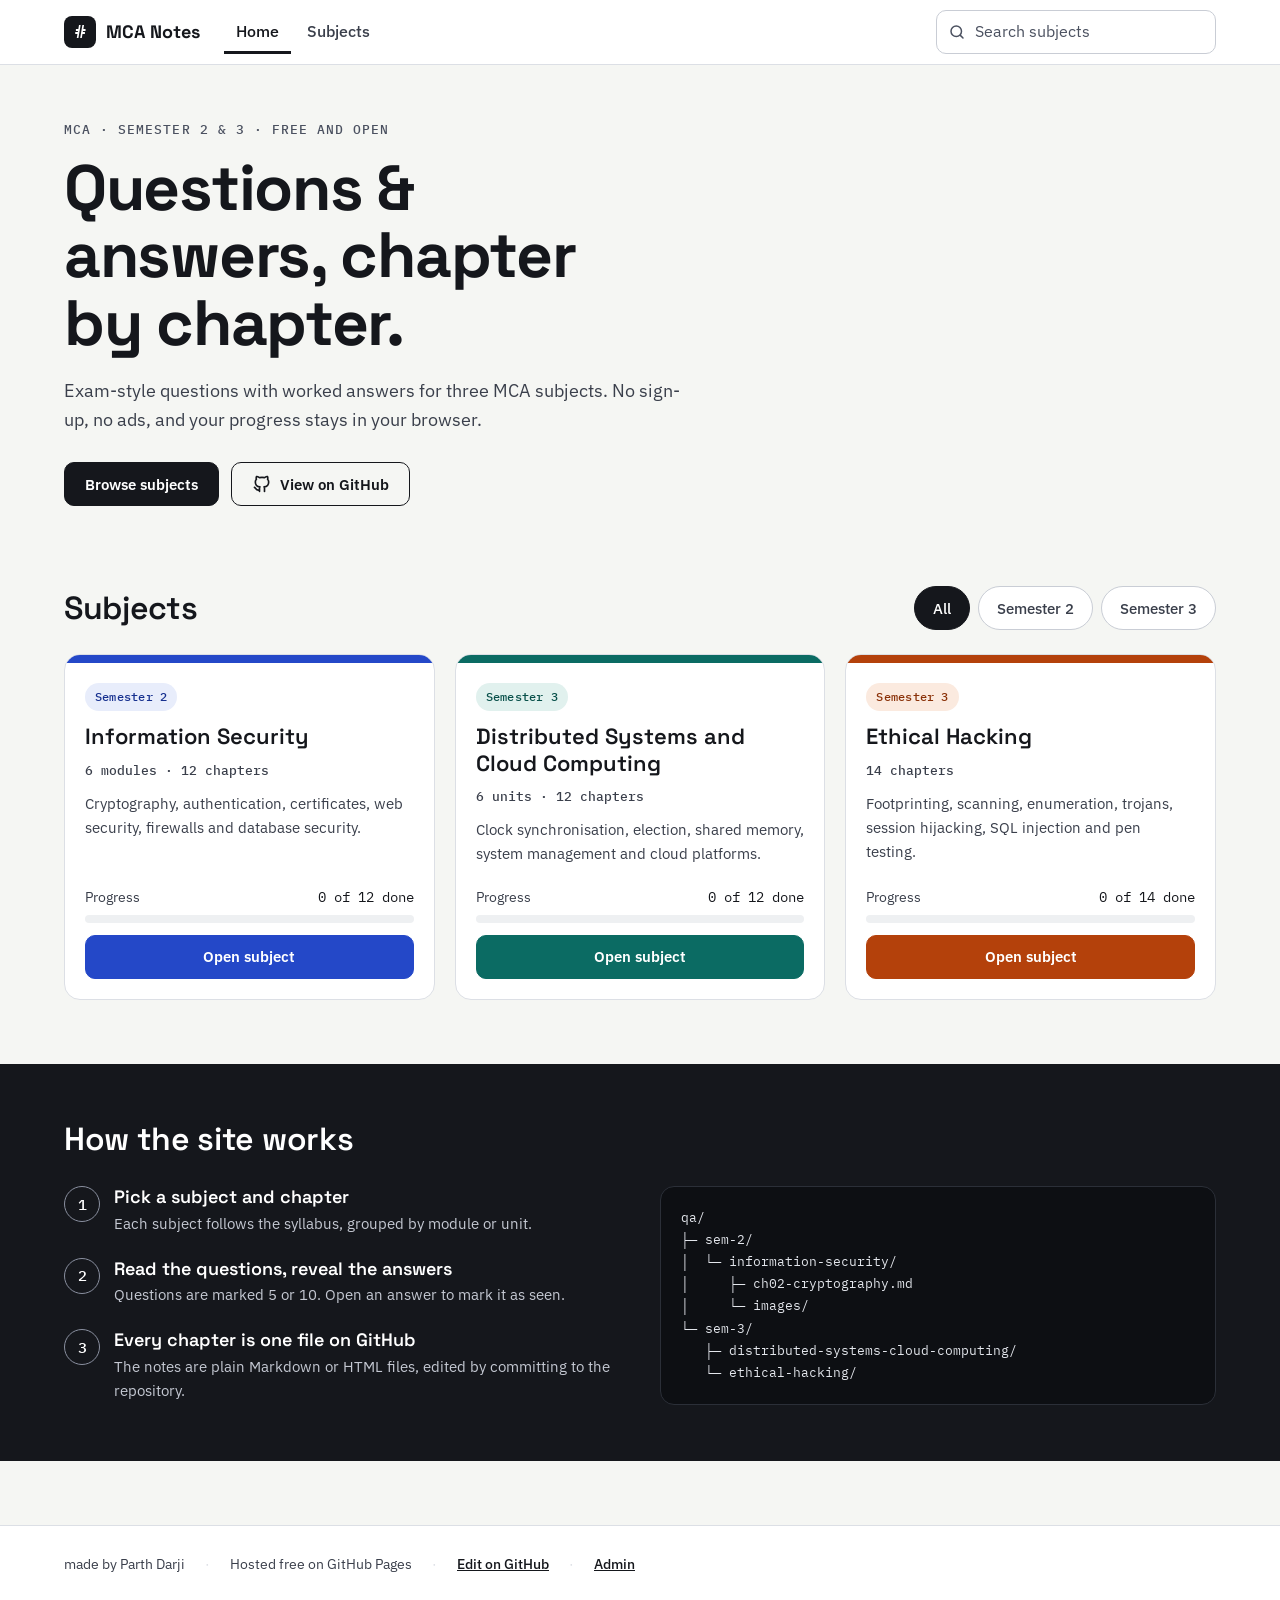
==== index.html @ 1c54f7d0 "feat: design system and home page Co-Authored-By: Claude Sonnet 5.5 <noreply@anthropic.com>" ====
<!doctype html>
<html lang="en">
<head>
  <meta charset="utf-8">
  <meta name="viewport" content="width=device-width, initial-scale=1">
  <title>MCA Notes</title>
  <meta name="description" content="Free questions and answers for MCA Semester 2 and 3, chapter by chapter.">
  <link rel="preconnect" href="https://fonts.googleapis.com">
  <link rel="preconnect" href="https://fonts.gstatic.com" crossorigin>
  <link rel="stylesheet" href="https://fonts.googleapis.com/css2?family=IBM+Plex+Mono:wght@400;500&family=IBM+Plex+Sans:wght@400;500;600&family=Space+Grotesk:wght@500;600;700&display=swap">
  <link rel="stylesheet" href="assets/css/style.css">
</head>
<body>
  <a class="skip-link" href="#main">Skip to content</a>

  <header class="site-header">
    <div class="container header-inner">
      <a class="brand" href="index.html" aria-label="MCA Notes home">
        <span class="brand-mark" aria-hidden="true">#</span>
        <span class="brand-name">MCA Notes</span>
      </a>
      <nav class="site-nav" aria-label="Main">
        <a href="index.html" aria-current="page">Home</a>
        <a href="#subjects">Subjects</a>
      </nav>
      <form class="site-search" role="search" onsubmit="return false">
        <label class="sr-only" for="search">Search subjects and chapters</label>
        <svg class="icon" viewBox="0 0 24 24" aria-hidden="true"><circle cx="11" cy="11" r="7"/><path d="m20 20-3.5-3.5"/></svg>
        <input class="input" id="search" type="search" placeholder="Search subjects" autocomplete="off">
      </form>
    </div>
  </header>

  <main id="main">
    <section class="hero">
      <div class="container">
        <p class="eyebrow">MCA · Semester 2 &amp; 3 · Free and open</p>
        <h1>Questions &amp; answers, chapter by chapter.</h1>
        <p class="hero-lead">Exam-style questions with worked answers for three MCA subjects. No sign-up, no ads, and your progress stays in your browser.</p>
        <div class="hero-actions">
          <a class="btn btn-primary" href="#subjects">Browse subjects</a>
          <a class="btn" href="https://github.com/Parthdarji25/mca-note-qa" target="_blank" rel="noopener noreferrer">
            <svg class="icon" viewBox="0 0 24 24" aria-hidden="true"><path d="M9 19c-4.3 1.4-4.3-2.5-6-3m12 5v-3.5c0-1 .1-1.4-.5-2 2.8-.3 5.5-1.4 5.5-6a4.6 4.6 0 0 0-1.3-3.2 4.2 4.2 0 0 0-.1-3.2s-1.1-.3-3.5 1.3a12.3 12.3 0 0 0-6.2 0C6.5 2.8 5.4 3.1 5.4 3.1a4.2 4.2 0 0 0-.1 3.2A4.6 4.6 0 0 0 4 9.5c0 4.6 2.7 5.7 5.5 6-.6.6-.6 1.2-.5 2V21"/></svg>
            View on GitHub
          </a>
        </div>
      </div>
    </section>

    <div class="container">
      <a class="card continue-card" id="continue" href="#" hidden>
        <div class="continue-text">
          <p class="continue-label">Continue practising</p>
          <p class="continue-title" id="continue-title"></p>
          <p class="continue-sub" id="continue-sub"></p>
        </div>
        <svg class="icon" viewBox="0 0 24 24" aria-hidden="true"><path d="M5 12h14m-6-6 6 6-6 6"/></svg>
      </a>
    </div>

    <section class="section" id="subjects" aria-labelledby="subjects-title">
      <div class="container">
        <div class="section-head">
          <h2 id="subjects-title">Subjects</h2>
          <div class="filter" role="group" aria-label="Filter by semester">
            <button class="chip-btn" type="button" data-sem="all" aria-pressed="true">All</button>
            <button class="chip-btn" type="button" data-sem="2" aria-pressed="false">Semester 2</button>
            <button class="chip-btn" type="button" data-sem="3" aria-pressed="false">Semester 3</button>
          </div>
        </div>
        <div class="subject-grid" id="subject-grid" aria-live="polite">
          <p class="empty-note">Loading subjects…</p>
        </div>
      </div>
    </section>

    <section class="how" aria-labelledby="how-title">
      <div class="container">
        <h2 id="how-title">How the site works</h2>
        <div class="how-grid">
          <ol class="steps">
            <li>
              <div>
                <h3>Pick a subject and chapter</h3>
                <p>Each subject follows the syllabus, grouped by module or unit.</p>
              </div>
            </li>
            <li>
              <div>
                <h3>Read the questions, reveal the answers</h3>
                <p>Questions are marked 5 or 10. Open an answer to mark it as seen.</p>
              </div>
            </li>
            <li>
              <div>
                <h3>Every chapter is one file on GitHub</h3>
                <p>The notes are plain Markdown or HTML files, edited by committing to the repository.</p>
              </div>
            </li>
          </ol>
          <pre class="tree" aria-label="Folder structure"><code>qa/
├─ sem-2/
│  └─ information-security/
│     ├─ ch02-cryptography.md
│     └─ images/
└─ sem-3/
   ├─ distributed-systems-cloud-computing/
   └─ ethical-hacking/</code></pre>
        </div>
      </div>
    </section>
  </main>

  <footer class="site-footer">
    <div class="container footer-inner">
      <span>made by Parth Darji</span>
      <span class="sep" aria-hidden="true">·</span>
      <span>Hosted free on GitHub Pages</span>
      <span class="sep" aria-hidden="true">·</span>
      <a href="https://github.com/Parthdarji25/mca-note-qa" target="_blank" rel="noopener noreferrer">Edit on GitHub</a>
      <span class="sep" aria-hidden="true">·</span>
      <a href="admin/">Admin</a>
    </div>
  </footer>

  <script type="module" src="assets/js/home.js"></script>
</body>
</html>
---- assets/css/style.css ----
/* MCA Notes - design tokens and shared components */

:root {
  /* Surfaces and text */
  --ground: #F5F6F3;
  --surface: #FFFFFF;
  --admin-ground: #EEF0EC;
  --ink: #15171C;
  --text: #22252C;
  --text-2: #3A3F4B;
  --muted: #4B5160;
  --line: #DCDFE5;
  --line-soft: #EEF0F2;
  --input-border: #C9CDD5;
  --code-bg: #15171C;
  --code-text: #E3E6EC;

  /* Status */
  --success-bg: #DDF3E4;
  --success-text: #0F5132;
  --danger: #A11D1D;
  --danger-bg: #FDE8E8;
  --warn-bg: #FFF8E1;
  --warn-line: #F2DE9C;
  --admin-badge: #FCD34D;

  /* Subject accent: overridden per element from subjects.json */
  --accent: #2448C8;
  --tint: #E8EDFB;
  --accent-dark: #16308F;

  /* Shape and layout */
  --radius-sm: 8px;
  --radius-md: 10px;
  --radius-lg: 14px;
  --radius-xl: 16px;
  --page-max: 1200px;
  --admin-max: 1360px;
  --gutter: 24px;
  --touch: 44px;

  /* Type */
  --font-head: "Space Grotesk", system-ui, sans-serif;
  --font-body: "IBM Plex Sans", system-ui, -apple-system, "Segoe UI", sans-serif;
  --font-mono: "IBM Plex Mono", ui-monospace, "SFMono-Regular", Menlo, Consolas, monospace;
}

@media (max-width: 639px) {
  :root { --gutter: 16px; }
}

/* ---------- Base ---------- */

*, *::before, *::after { box-sizing: border-box; }

html { -webkit-text-size-adjust: 100%; scroll-behavior: smooth; }

body {
  margin: 0;
  min-height: 100vh;
  display: flex;
  flex-direction: column;
  background: var(--ground);
  color: var(--text);
  font-family: var(--font-body);
  font-size: 16px;
  line-height: 1.6;
  overflow-wrap: break-word;
}

main { flex: 1 0 auto; }

h1, h2, h3, h4 {
  margin: 0;
  color: var(--ink);
  font-family: var(--font-head);
  line-height: 1.2;
}
h1 { font-weight: 700; letter-spacing: -0.02em; }
h2 { font-weight: 600; letter-spacing: -0.01em; }
h3, h4 { font-weight: 600; }

p { margin: 0; }
a { color: inherit; }
img, svg { max-width: 100%; }

code, pre, .mono { font-family: var(--font-mono); }

.icon {
  width: 20px;
  height: 20px;
  flex: none;
  fill: none;
  stroke: currentColor;
  stroke-width: 2;
  stroke-linecap: round;
  stroke-linejoin: round;
}

.sr-only {
  position: absolute;
  width: 1px;
  height: 1px;
  padding: 0;
  margin: -1px;
  overflow: hidden;
  clip: rect(0, 0, 0, 0);
  white-space: nowrap;
  border: 0;
}

.container {
  width: 100%;
  max-width: var(--page-max);
  margin: 0 auto;
  padding-inline: var(--gutter);
}

/* ---------- Focus ---------- */

:focus-visible {
  outline: 3px solid var(--accent);
  outline-offset: 2px;
  border-radius: 4px;
}

.skip-link {
  position: absolute;
  left: 16px;
  top: -80px;
  z-index: 100;
  padding: 10px 16px;
  background: var(--ink);
  color: #fff;
  border-radius: var(--radius-sm);
  text-decoration: none;
}
.skip-link:focus { top: 12px; }

/* ---------- Header ---------- */

.site-header {
  position: sticky;
  top: 0;
  z-index: 50;
  background: var(--surface);
  border-bottom: 1px solid var(--line);
}

.header-inner {
  display: flex;
  align-items: center;
  gap: 16px;
  min-height: 64px;
}

.brand {
  display: inline-flex;
  align-items: center;
  gap: 10px;
  min-height: var(--touch);
  color: var(--ink);
  font-family: var(--font-head);
  font-weight: 700;
  font-size: 18px;
  text-decoration: none;
  white-space: nowrap;
}

.brand-mark {
  display: grid;
  place-items: center;
  width: 32px;
  height: 32px;
  background: var(--ink);
  color: #fff;
  border-radius: var(--radius-sm);
  font-family: var(--font-mono);
  font-weight: 500;
  font-size: 18px;
  line-height: 1;
}

.site-nav { display: flex; gap: 4px; margin-left: 8px; }

.site-nav a {
  display: inline-flex;
  align-items: center;
  min-height: var(--touch);
  padding: 0 12px;
  border-radius: var(--radius-sm);
  color: var(--text-2);
  font-weight: 500;
  text-decoration: none;
}
.site-nav a:hover { background: var(--line-soft); color: var(--ink); }
.site-nav a[aria-current="page"] { color: var(--ink); box-shadow: inset 0 -3px 0 var(--ink); border-radius: 0; }

.site-search {
  position: relative;
  margin-left: auto;
  flex: 0 1 280px;
  min-width: 0;
}
.site-search .icon {
  position: absolute;
  left: 12px;
  top: 50%;
  transform: translateY(-50%);
  width: 18px;
  height: 18px;
  color: var(--muted);
  pointer-events: none;
}

.input {
  width: 100%;
  min-height: var(--touch);
  padding: 0 14px;
  background: var(--surface);
  color: var(--ink);
  border: 1px solid var(--input-border);
  border-radius: var(--radius-md);
  font: inherit;
}
.input::placeholder { color: var(--muted); opacity: 1; }
.site-search .input { padding-left: 38px; }

@media (max-width: 639px) {
  .header-inner { gap: 10px; }
  .site-nav { display: none; }
  .brand-name { font-size: 16px; }
  .site-search { flex-basis: 0; flex-grow: 1; }
}
@media (max-width: 400px) {
  .brand-name { display: none; }
}

/* ---------- Footer ---------- */

.site-footer {
  margin-top: 64px;
  background: var(--surface);
  border-top: 1px solid var(--line);
  color: var(--text-2);
  font-size: 14px;
}
.footer-inner {
  display: flex;
  flex-wrap: wrap;
  align-items: center;
  gap: 4px 20px;
  padding-block: 16px;
}
.footer-inner a {
  display: inline-flex;
  align-items: center;
  min-height: var(--touch);
  color: var(--ink);
  font-weight: 500;
}
.footer-inner .sep { color: var(--line); }

/* ---------- Buttons ---------- */

.btn {
  display: inline-flex;
  align-items: center;
  justify-content: center;
  gap: 8px;
  min-height: var(--touch);
  padding: 0 20px;
  border: 1.5px solid var(--ink);
  border-radius: var(--radius-md);
  background: transparent;
  color: var(--ink);
  font: 600 15px/1 var(--font-body);
  text-decoration: none;
  cursor: pointer;
  transition: background-color 0.15s, color 0.15s, border-color 0.15s;
}
.btn:hover { background: var(--line-soft); }
.btn-primary { background: var(--ink); color: #fff; }
.btn-primary:hover { background: #2B2F38; }
.btn-accent { background: var(--accent); border-color: var(--accent); color: #fff; }
.btn-accent:hover { background: var(--accent-dark); border-color: var(--accent-dark); }
.btn-block { width: 100%; }

/* ---------- Cards, chips, progress ---------- */

.card {
  background: var(--surface);
  border: 1px solid var(--line);
  border-radius: var(--radius-lg);
}

.chip {
  display: inline-flex;
  align-items: center;
  min-height: 28px;
  padding: 0 10px;
  border-radius: 999px;
  background: var(--tint);
  color: var(--accent-dark);
  font: 500 12px/1 var(--font-mono);
  letter-spacing: 0.02em;
}

/* Filter chips (buttons) */
.chip-btn {
  display: inline-flex;
  align-items: center;
  min-height: var(--touch);
  padding: 0 18px;
  border: 1px solid var(--input-border);
  border-radius: 999px;
  background: var(--surface);
  color: var(--text-2);
  font: 500 15px/1 var(--font-body);
  cursor: pointer;
}
.chip-btn:hover { border-color: var(--ink); color: var(--ink); }
.chip-btn[aria-pressed="true"] { background: var(--ink); border-color: var(--ink); color: #fff; }

.progress {
  height: 8px;
  background: var(--line-soft);
  border-radius: 999px;
  overflow: hidden;
}
.progress > span {
  display: block;
  height: 100%;
  background: var(--accent);
  border-radius: 999px;
  transition: width 0.3s;
}
.progress-label {
  display: flex;
  justify-content: space-between;
  margin-bottom: 6px;
  color: var(--text-2);
  font-size: 14px;
}
.progress-label .mono { color: var(--ink); }

@media (prefers-reduced-motion: reduce) {
  html { scroll-behavior: auto; }
  * { transition: none !important; }
}

/* ---------- Home page ---------- */

.hero { padding-block: 56px 40px; }
.eyebrow {
  margin-bottom: 16px;
  color: var(--muted);
  font: 500 13px/1.4 var(--font-mono);
  letter-spacing: 0.08em;
  text-transform: uppercase;
}
.hero h1 {
  max-width: 14ch;
  font-size: clamp(34px, 7vw, 64px);
  line-height: 1.05;
}
.hero-lead {
  max-width: 56ch;
  margin-top: 20px;
  color: var(--text-2);
  font-size: 18px;
}
.hero-actions { display: flex; flex-wrap: wrap; gap: 12px; margin-top: 28px; }

.continue-card {
  display: flex;
  align-items: center;
  gap: 16px;
  margin-bottom: 8px;
  padding: 16px 20px;
  border-left: 6px solid var(--accent);
  color: var(--ink);
  text-decoration: none;
}
.continue-card[hidden] { display: none; }
.continue-card:hover { background: var(--line-soft); }
.continue-text { flex: 1; min-width: 0; }
.continue-label { color: var(--muted); font: 500 12px/1 var(--font-mono); letter-spacing: 0.08em; text-transform: uppercase; }
.continue-title { margin-top: 6px; font: 600 18px/1.3 var(--font-head); color: var(--ink); }
.continue-sub { color: var(--text-2); font-size: 14px; }

.section { padding-block: 40px; }
.section-head {
  display: flex;
  flex-wrap: wrap;
  align-items: center;
  justify-content: space-between;
  gap: 16px;
  margin-bottom: 24px;
}
.section-head h2 { font-size: clamp(24px, 4vw, 32px); }
.filter { display: flex; flex-wrap: wrap; gap: 8px; }

.subject-grid {
  display: grid;
  grid-template-columns: repeat(auto-fill, minmax(min(100%, 320px), 1fr));
  gap: 20px;
}
.subject-card {
  display: flex;
  flex-direction: column;
  overflow: hidden;
  border-radius: var(--radius-xl);
}
.subject-card[hidden] { display: none; }
.subject-strip { height: 8px; background: var(--accent); }
.subject-body { display: flex; flex-direction: column; flex: 1; gap: 12px; padding: 20px; }
.subject-head { display: flex; flex-wrap: wrap; align-items: center; gap: 8px; }
.subject-body h3 { font-size: 22px; }
.subject-meta { color: var(--text-2); font: 500 13px/1.4 var(--font-mono); }
.subject-summary { color: var(--text-2); font-size: 15px; }
.subject-card .progress-wrap { margin-top: auto; padding-top: 8px; }
.empty-note { padding: 32px 0; color: var(--text-2); }

/* Dark "how it works" band */
.how {
  margin-top: 24px;
  padding-block: 56px;
  background: var(--ink);
  color: var(--code-text);
}
.how h2 { color: #fff; font-size: clamp(24px, 4vw, 32px); }
.how-grid {
  display: grid;
  grid-template-columns: repeat(auto-fit, minmax(min(100%, 320px), 1fr));
  gap: 40px;
  margin-top: 28px;
}
.steps { margin: 0; padding: 0; list-style: none; display: grid; gap: 20px; counter-reset: step; }
.steps li { display: grid; grid-template-columns: 36px 1fr; gap: 14px; counter-increment: step; }
.steps li::before {
  content: counter(step);
  display: grid;
  place-items: center;
  width: 36px;
  height: 36px;
  border: 1.5px solid #8A90A0;
  border-radius: 50%;
  color: #fff;
  font: 500 15px/1 var(--font-mono);
}
.steps h3 { color: #fff; font-size: 18px; }
.steps p { margin-top: 4px; color: #C4C8D2; font-size: 15px; }
.tree {
  margin: 0;
  padding: 20px;
  overflow-x: auto;
  background: #0D0F13;
  border: 1px solid #2B2F38;
  border-radius: var(--radius-lg);
  color: var(--code-text);
  font: 400 13px/1.7 var(--font-mono);
}
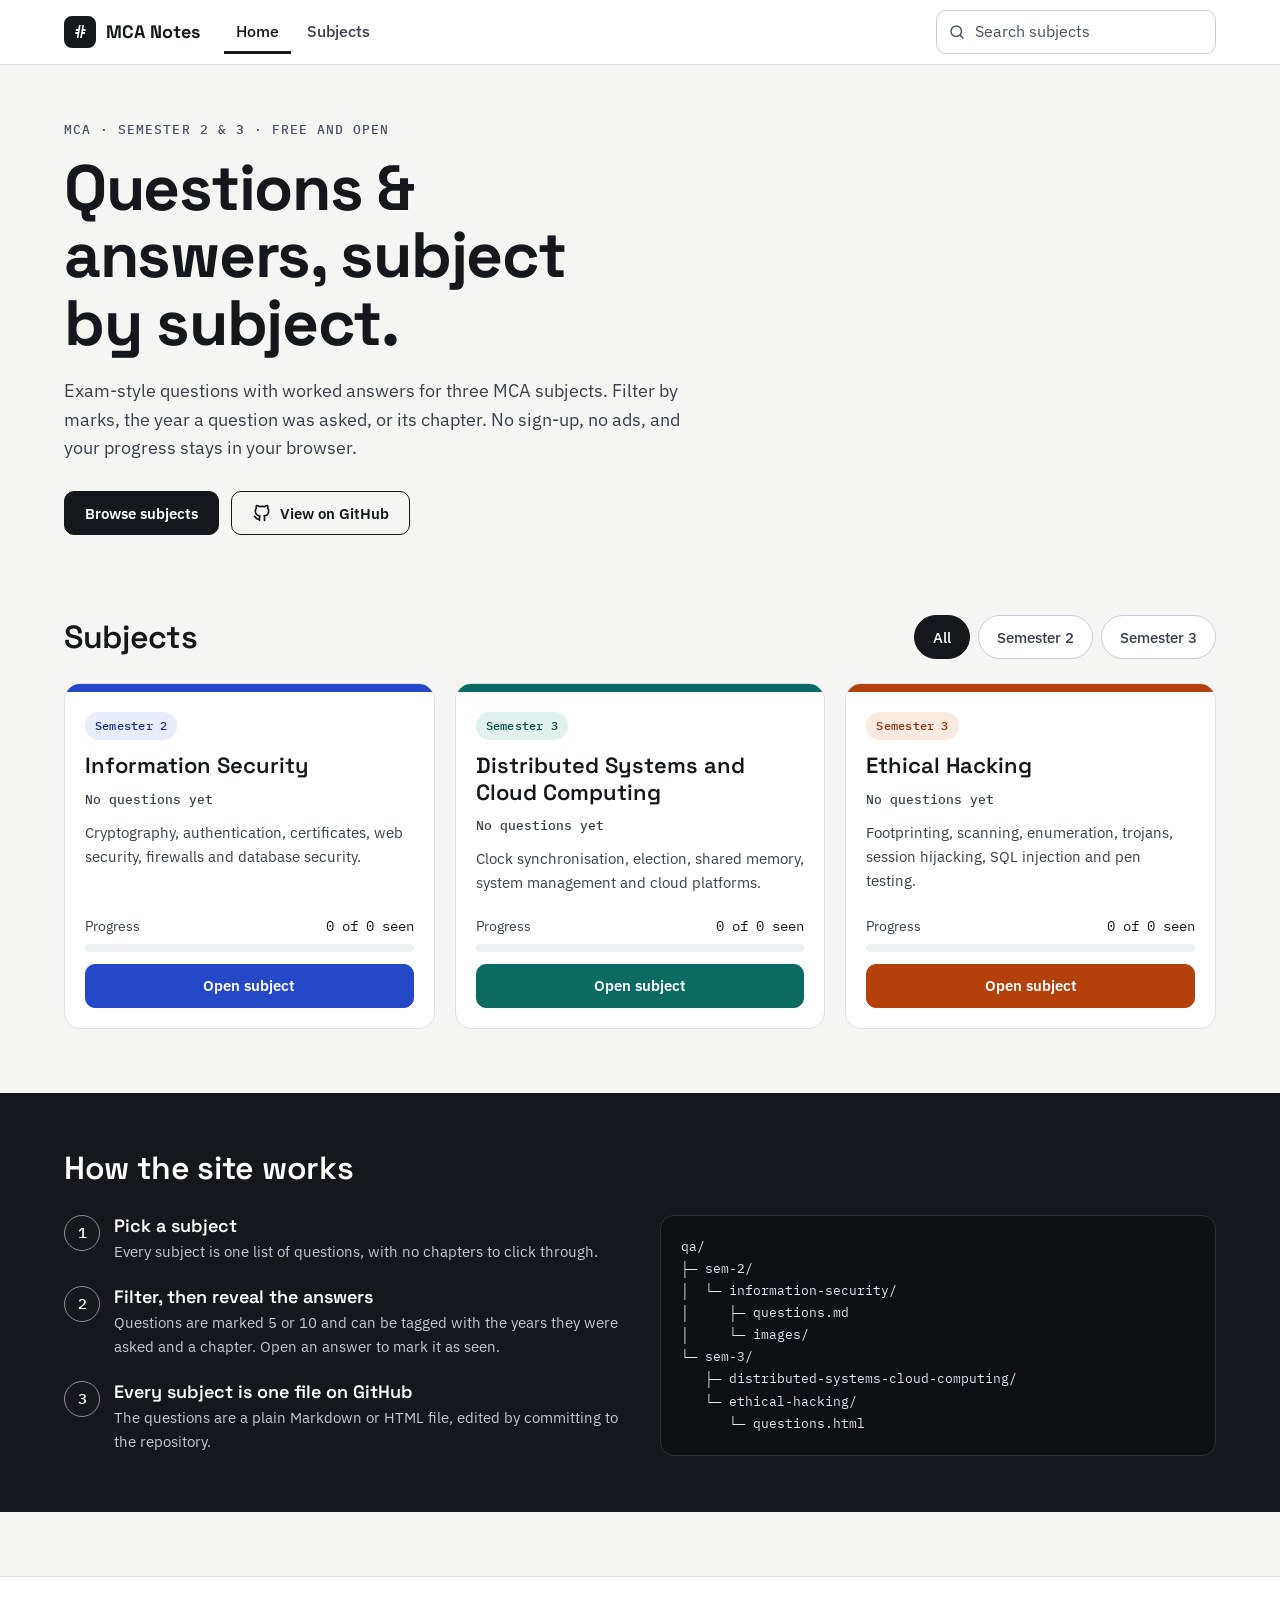
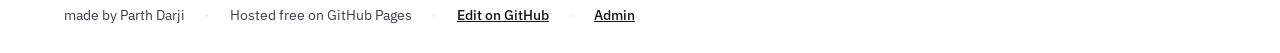
==== commit b478203b: "feat: flat question lists with optional chapter and year tags, responsive layout Remove the chapter " ====
--- a/index.html
+++ b/index.html
@@ -4,7 +4,8 @@
   <meta charset="utf-8">
   <meta name="viewport" content="width=device-width, initial-scale=1">
   <title>MCA Notes</title>
-  <meta name="description" content="Free questions and answers for MCA Semester 2 and 3, chapter by chapter.">
+  <meta name="description" content="Free questions and answers for MCA Semester 2 and 3. Filter by marks, year asked and chapter.">
+  <link rel="icon" href="assets/favicon.svg" type="image/svg+xml">
   <link rel="preconnect" href="https://fonts.googleapis.com">
   <link rel="preconnect" href="https://fonts.gstatic.com" crossorigin>
   <link rel="stylesheet" href="https://fonts.googleapis.com/css2?family=IBM+Plex+Mono:wght@400;500&family=IBM+Plex+Sans:wght@400;500;600&family=Space+Grotesk:wght@500;600;700&display=swap">
@@ -19,24 +20,28 @@
         <span class="brand-mark" aria-hidden="true">#</span>
         <span class="brand-name">MCA Notes</span>
       </a>
-      <nav class="site-nav" aria-label="Main">
+      <nav class="site-nav" id="site-nav" aria-label="Main">
         <a href="index.html" aria-current="page">Home</a>
         <a href="#subjects">Subjects</a>
       </nav>
       <form class="site-search" role="search" onsubmit="return false">
-        <label class="sr-only" for="search">Search subjects and chapters</label>
+        <label class="sr-only" for="search">Search subjects</label>
         <svg class="icon" viewBox="0 0 24 24" aria-hidden="true"><circle cx="11" cy="11" r="7"/><path d="m20 20-3.5-3.5"/></svg>
         <input class="input" id="search" type="search" placeholder="Search subjects" autocomplete="off">
       </form>
+      <button class="nav-toggle" type="button" id="nav-toggle" aria-expanded="false" aria-controls="site-nav" aria-label="Menu">
+        <svg class="icon" viewBox="0 0 24 24" aria-hidden="true"><path d="M4 7h16M4 12h16M4 17h16"/></svg>
+      </button>
     </div>
   </header>
 
   <main id="main">
+    <noscript><p class="container" style="padding-block: 24px">This site needs JavaScript to list the subjects. Please enable it and reload.</p></noscript>
     <section class="hero">
       <div class="container">
         <p class="eyebrow">MCA · Semester 2 &amp; 3 · Free and open</p>
-        <h1>Questions &amp; answers, chapter by chapter.</h1>
-        <p class="hero-lead">Exam-style questions with worked answers for three MCA subjects. No sign-up, no ads, and your progress stays in your browser.</p>
+        <h1>Questions &amp; answers, subject by subject.</h1>
+        <p class="hero-lead">Exam-style questions with worked answers for three MCA subjects. Filter by marks, the year a question was asked, or its chapter. No sign-up, no ads, and your progress stays in your browser.</p>
         <div class="hero-actions">
           <a class="btn btn-primary" href="#subjects">Browse subjects</a>
           <a class="btn" href="https://github.com/Parthdarji25/mca-note-qa" target="_blank" rel="noopener noreferrer">
@@ -81,31 +86,32 @@
           <ol class="steps">
             <li>
               <div>
-                <h3>Pick a subject and chapter</h3>
-                <p>Each subject follows the syllabus, grouped by module or unit.</p>
+                <h3>Pick a subject</h3>
+                <p>Every subject is one list of questions, with no chapters to click through.</p>
               </div>
             </li>
             <li>
               <div>
-                <h3>Read the questions, reveal the answers</h3>
-                <p>Questions are marked 5 or 10. Open an answer to mark it as seen.</p>
+                <h3>Filter, then reveal the answers</h3>
+                <p>Questions are marked 5 or 10 and can be tagged with the years they were asked and a chapter. Open an answer to mark it as seen.</p>
               </div>
             </li>
             <li>
               <div>
-                <h3>Every chapter is one file on GitHub</h3>
-                <p>The notes are plain Markdown or HTML files, edited by committing to the repository.</p>
+                <h3>Every subject is one file on GitHub</h3>
+                <p>The questions are a plain Markdown or HTML file, edited by committing to the repository.</p>
               </div>
             </li>
           </ol>
           <pre class="tree" aria-label="Folder structure"><code>qa/
 ├─ sem-2/
 │  └─ information-security/
-│     ├─ ch02-cryptography.md
+│     ├─ questions.md
 │     └─ images/
 └─ sem-3/
    ├─ distributed-systems-cloud-computing/
-   └─ ethical-hacking/</code></pre>
+   └─ ethical-hacking/
+      └─ questions.html</code></pre>
         </div>
       </div>
     </section>
@@ -123,6 +129,7 @@
     </div>
   </footer>
 
+  <script type="module" src="assets/js/nav.js"></script>
   <script type="module" src="assets/js/home.js"></script>
 </body>
 </html>
--- a/assets/css/style.css
+++ b/assets/css/style.css
@@ -226,11 +226,44 @@
 .input::placeholder { color: var(--muted); opacity: 1; }
 .site-search .input { padding-left: 38px; }
 
+/* Menu button: only shown on phones, where the nav becomes a drop-down. */
+.nav-toggle {
+  display: none;
+  flex: none;
+  align-items: center;
+  justify-content: center;
+  width: var(--touch);
+  height: var(--touch);
+  border: 1px solid var(--input-border);
+  border-radius: var(--radius-md);
+  background: var(--surface);
+  color: var(--ink);
+  cursor: pointer;
+}
+.nav-toggle:hover { border-color: var(--ink); }
+
 @media (max-width: 639px) {
   .header-inner { gap: 10px; }
-  .site-nav { display: none; }
   .brand-name { font-size: 16px; }
   .site-search { flex-basis: 0; flex-grow: 1; }
+  .nav-toggle { display: inline-flex; }
+  .site-nav {
+    display: none;
+    position: absolute;
+    top: 100%;
+    left: 0;
+    right: 0;
+    flex-direction: column;
+    gap: 0;
+    margin: 0;
+    padding: 8px var(--gutter) 12px;
+    background: var(--surface);
+    border-bottom: 1px solid var(--line);
+    box-shadow: 0 12px 24px rgba(21, 23, 28, 0.08);
+  }
+  .site-nav.is-open { display: flex; }
+  .site-nav a { padding: 0 12px; }
+  .site-nav a[aria-current="page"] { box-shadow: inset 3px 0 0 var(--ink); }
 }
 @media (max-width: 400px) {
   .brand-name { display: none; }
@@ -461,3 +494,203 @@
   color: var(--code-text);
   font: 400 13px/1.7 var(--font-mono);
 }
+
+/* ---------- Subject page (the Q&A reader) ---------- */
+
+.subject-hero {
+  background: var(--accent);
+  color: #fff;
+  padding-block: 32px 40px;
+}
+.subject-hero h1 { color: #fff; font-size: clamp(28px, 5.5vw, 48px); line-height: 1.1; margin-top: 16px; }
+.breadcrumb { display: flex; flex-wrap: wrap; align-items: center; gap: 4px 8px; margin: 0; padding: 0; list-style: none; font-size: 14px; }
+.breadcrumb a { display: inline-flex; align-items: center; min-height: var(--touch); color: #fff; }
+.breadcrumb li + li::before { content: "/"; margin-right: 8px; opacity: 0.7; }
+.hero-stats { margin-top: 12px; font: 500 14px/1.5 var(--font-mono); }
+.hero-progress {
+  display: flex;
+  align-items: center;
+  gap: 14px;
+  max-width: 440px;
+  margin-top: 14px;
+  font: 500 13px/1.4 var(--font-mono);
+}
+.hero-progress .progress { flex: 1; height: 6px; background: rgba(255, 255, 255, 0.3); }
+.hero-progress .progress > span { background: #fff; }
+.subject-hero .hero-actions { margin-top: 24px; }
+.btn-outline-light { border-color: #fff; color: #fff; }
+.btn-outline-light:hover { background: rgba(255, 255, 255, 0.16); }
+.subject-hero :focus-visible { outline-color: #fff; }
+
+.subject-layout {
+  display: grid;
+  grid-template-columns: minmax(0, 1fr) 320px;
+  gap: 32px;
+  align-items: start;
+  padding-block: 32px 0;
+}
+.reader-main { min-width: 0; }
+
+/* Side column: one column beside the list, a card grid below it on tablets and phones. */
+.side { display: grid; gap: 20px; }
+@media (max-width: 899px) {
+  .subject-layout { grid-template-columns: minmax(0, 1fr); }
+  .side { grid-template-columns: repeat(auto-fit, minmax(min(100%, 260px), 1fr)); align-items: start; }
+}
+.side-card { padding: 20px; }
+.side-card h2 { font-size: 18px; margin-bottom: 14px; }
+.btn-sm { min-height: var(--touch); padding: 0 16px; }
+.btn-danger { border-color: var(--danger); color: var(--danger); }
+.btn-danger:hover { background: var(--danger-bg); }
+.side-note { margin-top: 10px; color: var(--text-2); font-size: 14px; min-height: 1.4em; }
+.side-note.is-error { color: var(--danger); }
+.side-note:empty { display: none; }
+.side-links { margin: 0; padding: 0; list-style: none; }
+.side-links a {
+  display: flex;
+  align-items: center;
+  justify-content: space-between;
+  gap: 8px;
+  min-height: var(--touch);
+  color: var(--ink);
+  font-weight: 500;
+  text-decoration: none;
+}
+.side-links a:hover { text-decoration: underline; }
+.side-links .dot { width: 10px; height: 10px; border-radius: 50%; background: var(--accent); flex: none; }
+.side-links a span:first-child { display: inline-flex; align-items: center; gap: 10px; }
+.side-links .mono { white-space: nowrap; color: var(--text-2); font-size: 13px; }
+.source-path { color: var(--text-2); font-size: 13px; word-break: break-all; }
+
+.not-found { padding-block: 80px; max-width: 56ch; }
+.not-found h1 { font-size: clamp(28px, 5vw, 40px); }
+.not-found h2 { font-size: clamp(24px, 4vw, 32px); }
+.not-found p { margin: 12px 0 24px; color: var(--text-2); }
+
+/* Jump-to grid: one numbered square per visible question; seen questions are tinted. */
+.jump-grid {
+  display: grid;
+  grid-template-columns: repeat(auto-fill, minmax(44px, 1fr));
+  gap: 6px;
+  max-height: 300px;
+  padding: 3px;
+  margin: -3px;
+  overflow-y: auto;
+}
+.jump-link {
+  display: flex;
+  align-items: center;
+  justify-content: center;
+  min-height: var(--touch);
+  border: 1px solid var(--line);
+  border-radius: var(--radius-sm);
+  color: var(--ink);
+  font: 500 14px/1 var(--font-mono);
+  text-decoration: none;
+}
+.jump-link:hover { border-color: var(--ink); }
+.jump-link.is-seen { background: var(--tint); border-color: var(--accent); color: var(--accent-dark); }
+
+/* Toolbar: marks chips, expand/collapse, year and chapter filters, result count. */
+.toolbar { display: grid; gap: 12px; margin-bottom: 20px; }
+.toolbar-row { display: flex; flex-wrap: wrap; align-items: center; justify-content: space-between; gap: 12px; }
+.chips, .toolbar-actions { display: flex; gap: 8px; }
+.filter-selects { justify-content: flex-start; align-items: flex-end; }
+.select-field { display: grid; gap: 4px; flex: 0 1 240px; min-width: 0; }
+.select-field label { color: var(--text-2); font: 500 13px/1.2 var(--font-body); }
+.select-field .input { padding-right: 8px; }
+.toolbar-status { min-height: var(--touch); }
+.result-count { color: var(--text-2); font: 500 14px/1.5 var(--font-mono); }
+.link-btn {
+  min-height: var(--touch);
+  padding: 0 4px;
+  border: 0;
+  background: none;
+  color: var(--accent-dark);
+  font: 600 14px/1 var(--font-body);
+  text-decoration: underline;
+  cursor: pointer;
+}
+.link-btn:hover { color: var(--ink); }
+
+.notice { margin: 0 0 16px; padding: 12px 16px; background: var(--warn-bg); border: 1px solid var(--warn-line); border-radius: var(--radius-md); font-size: 15px; }
+.notice ul { margin: 6px 0 0; padding-left: 20px; }
+
+/* Question cards */
+.q-list { display: grid; grid-template-columns: minmax(0, 1fr); gap: 16px; }
+.q-card { position: relative; background: var(--surface); border: 1px solid var(--line); border-radius: var(--radius-lg); scroll-margin-top: 84px; }
+.q-card[hidden] { display: none; }
+.q-head { position: relative; display: flex; align-items: flex-start; gap: 14px; padding: 20px; }
+.q-badge { flex: none; padding: 4px 10px; background: var(--tint); color: var(--accent-dark); border-radius: var(--radius-sm); font: 500 14px/1.4 var(--font-mono); }
+.q-text-wrap { flex: 1; min-width: 0; }
+.q-text { font: 500 21px/1.35 var(--font-head); color: var(--ink); }
+.q-meta { display: flex; flex-wrap: wrap; align-items: center; gap: 6px 8px; margin-top: 8px; }
+.q-marks { color: var(--text-2); font-size: 14px; }
+.tag { display: inline-flex; align-items: center; min-height: 24px; padding: 0 9px; border-radius: 999px; font: 500 12px/1 var(--font-mono); letter-spacing: 0.02em; }
+.tag-chapter { background: var(--tint); color: var(--accent-dark); }
+.tag-year { background: var(--surface); color: var(--ink); border: 1px solid var(--input-border); }
+.q-toggle { flex: none; display: inline-flex; align-items: center; justify-content: center; min-height: var(--touch); padding: 0 16px; background: var(--surface); color: var(--ink); border: 1.5px solid var(--ink); border-radius: var(--radius-md); font: 600 14px/1 var(--font-body); cursor: pointer; }
+.q-toggle:hover { background: var(--line-soft); }
+.q-toggle[aria-expanded="true"] { background: var(--ink); color: #fff; }
+.q-sign { display: none; }
+.q-answer { padding: 4px 20px 24px; border-top: 1px solid var(--line-soft); }
+
+/* Answer prose */
+.answer { font-size: 17px; line-height: 1.75; color: var(--text); }
+.answer > * { max-width: 70ch; }
+.answer > * + * { margin-top: 14px; }
+.answer h3 { margin-top: 24px; font-size: 19px; }
+.answer h4 { margin-top: 20px; font-size: 17px; }
+.answer ul, .answer ol { padding-left: 26px; }
+.answer li + li { margin-top: 4px; }
+.answer a { color: var(--accent-dark); }
+.answer code { padding: 1px 6px; background: var(--line-soft); border-radius: 4px; font-size: 0.9em; }
+.answer pre { max-width: none; padding: 16px; overflow-x: auto; background: var(--code-bg); color: var(--code-text); border-radius: var(--radius-md); font-size: 14px; line-height: 1.6; }
+.answer pre code { padding: 0; background: none; color: inherit; font-size: inherit; }
+.answer table { display: block; max-width: 100%; overflow-x: auto; border-collapse: collapse; font-size: 15px; line-height: 1.5; }
+.answer th, .answer td { padding: 8px 12px; border: 1px solid var(--line); text-align: left; vertical-align: top; }
+.answer th { background: var(--line-soft); font-weight: 600; color: var(--ink); }
+.answer img { height: auto; border-radius: var(--radius-sm); }
+.answer blockquote { margin-left: 0; padding: 4px 16px; border-left: 4px solid var(--line); color: var(--text-2); }
+.answer blockquote.note { padding: 12px 16px; background: var(--warn-bg); border: 1px solid var(--warn-line); border-left-width: 4px; border-radius: var(--radius-sm); color: var(--text); }
+.answer blockquote > :first-child { margin-top: 0; }
+.answer blockquote > :last-child { margin-bottom: 0; }
+.answer hr { border: 0; border-top: 1px solid var(--line); }
+
+/* Tablet: tighter spacing before the layout collapses to one column. */
+@media (max-width: 899px) {
+  .subject-hero { padding-block: 24px 32px; }
+  .subject-layout { padding-block: 24px 0; gap: 24px; }
+}
+
+/* Phone: compact hero, scrolling chips, full-width cards that expand with a +/- sign. */
+@media (max-width: 639px) {
+  .subject-hero { padding-block: 4px 24px; }
+  .subject-hero h1 { margin-top: 0; }
+  .subject-hero .hero-actions { margin-top: 16px; }
+  .subject-hero .hero-actions .btn { flex: 1 1 100%; }
+  .hero-progress { max-width: none; }
+
+  .toolbar-row { flex-direction: column; align-items: stretch; }
+  .toolbar-row.toolbar-status { flex-direction: row; align-items: center; }
+  .chips { overflow-x: auto; flex-wrap: nowrap; padding-bottom: 4px; scrollbar-width: thin; }
+  .chips .chip-btn { flex: none; }
+  .toolbar-actions .btn { flex: 1; }
+  .select-field { flex: 1 1 auto; }
+
+  .q-list { gap: 12px; }
+  .q-head { padding: 16px; gap: 10px; }
+  .q-text { font-size: 18px; }
+  .q-toggle { width: var(--touch); padding: 0; border: 0; background: transparent; font-size: 24px; }
+  .q-toggle[aria-expanded="true"] { background: transparent; color: var(--ink); }
+  .q-toggle::after { content: ""; position: absolute; inset: 0; border-radius: var(--radius-lg); }
+  .q-toggle:focus-visible { outline: none; }
+  .q-head:has(.q-toggle:focus-visible) { outline: 3px solid var(--accent); outline-offset: 2px; border-radius: var(--radius-lg); }
+  .q-toggle-label { position: absolute; width: 1px; height: 1px; overflow: hidden; clip: rect(0, 0, 0, 0); white-space: nowrap; }
+  .q-sign { display: inline; }
+  .q-answer { padding: 4px 16px 20px; }
+  .answer { font-size: 16px; }
+  .side-card { padding: 16px; }
+}
+
+[hidden] { display: none !important; }
